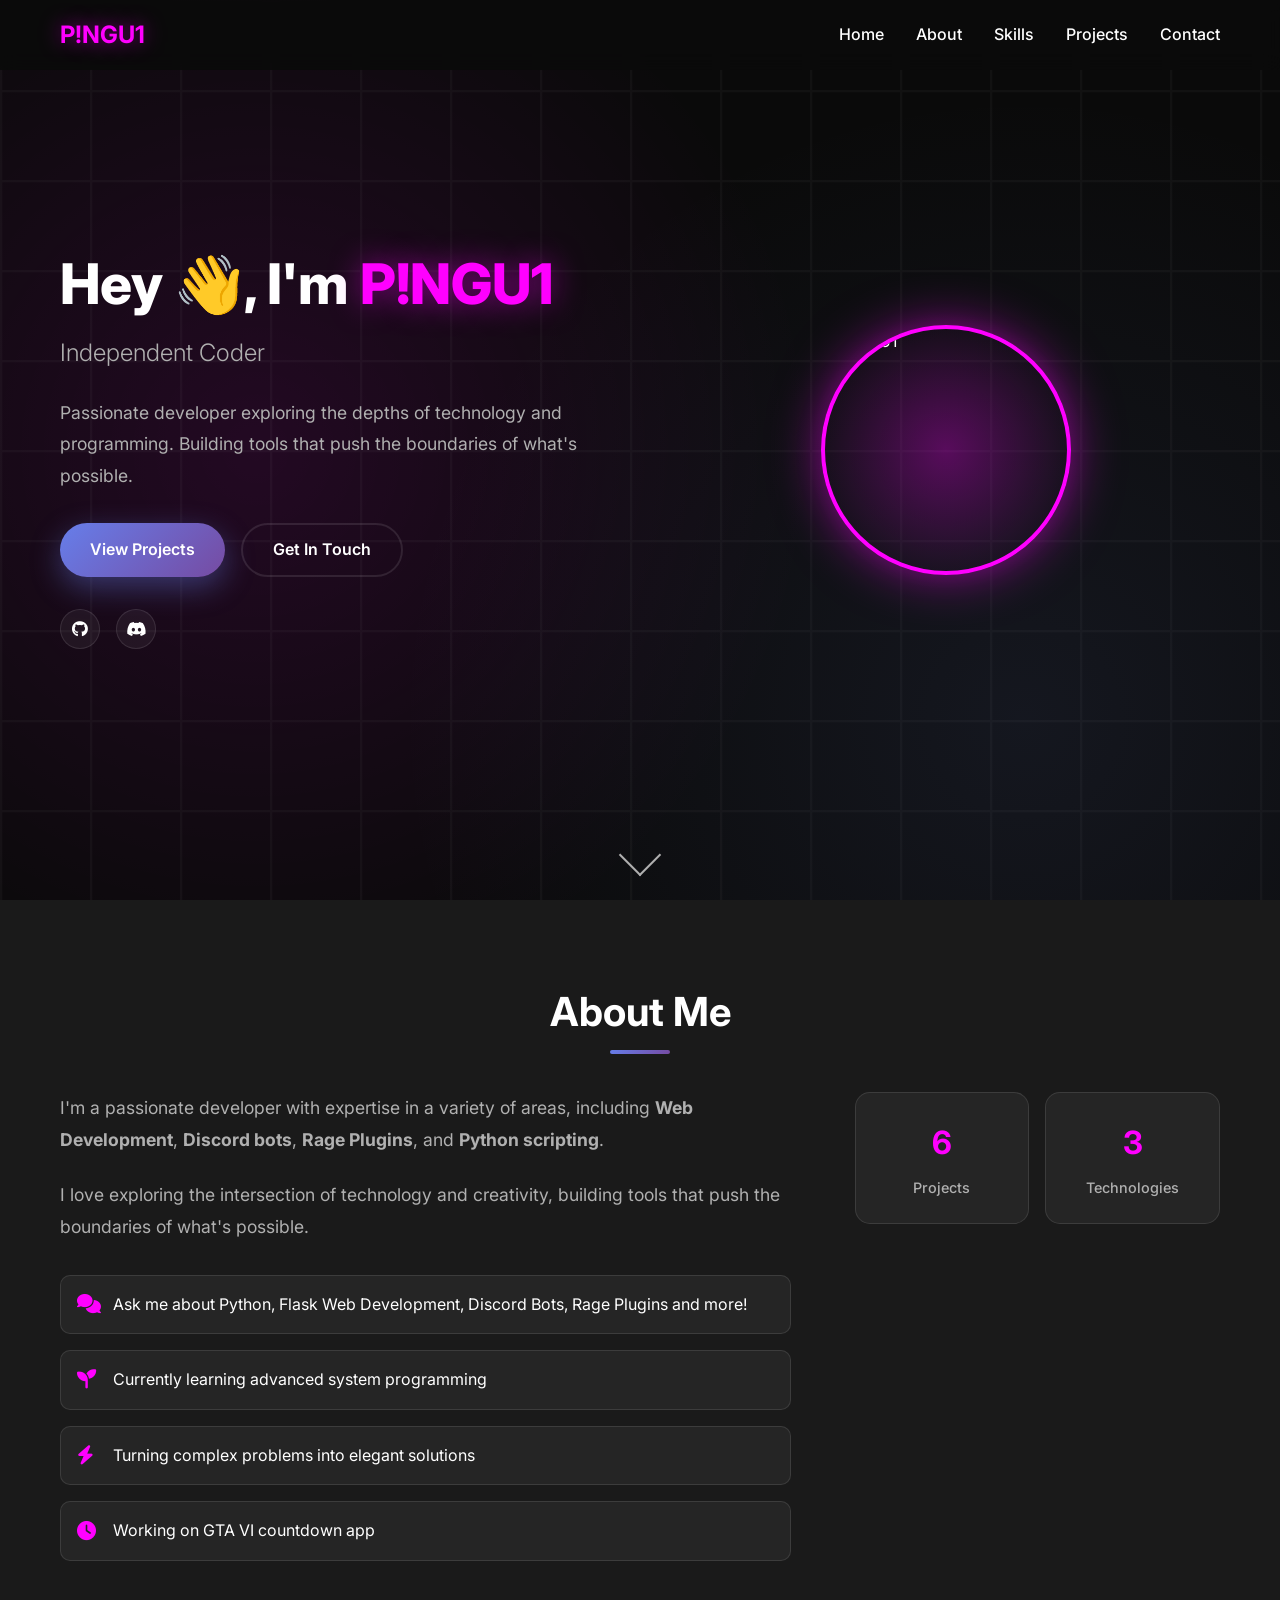
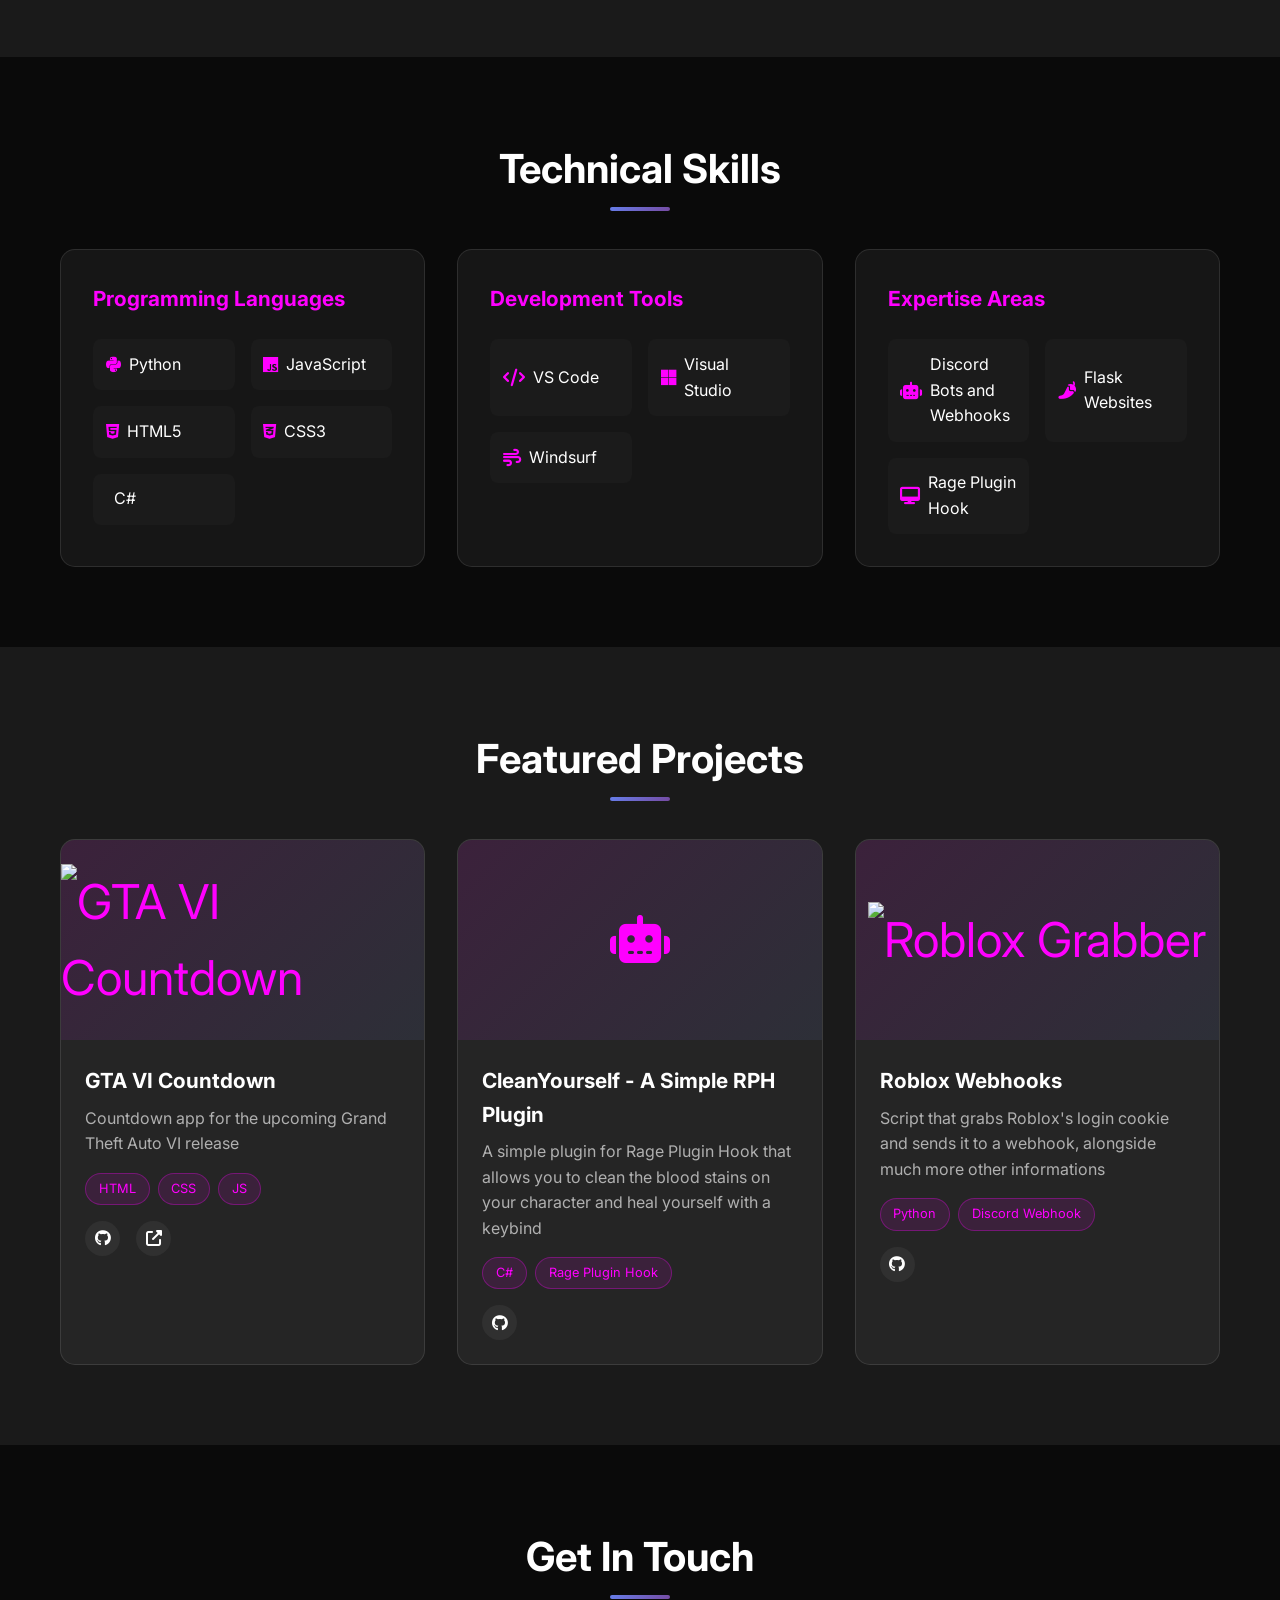
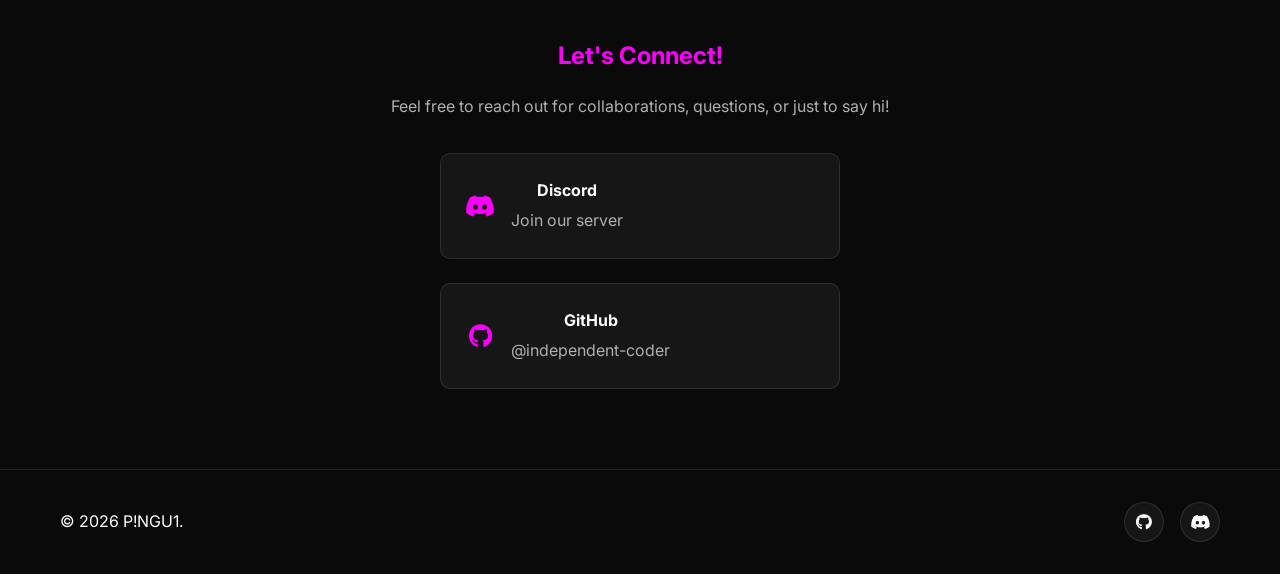
==== docs/index.html @ f20c3674 "Move website to docs folder for GitHub Pages deployment - Moved website files from /website to /docs" ====
<!DOCTYPE html>
<html lang="en">
<head>
    <meta charset="UTF-8">
    <meta name="viewport" content="width=device-width, initial-scale=1.0">
    <title>P!NGU1 - Independent Coder</title>
    <link rel="stylesheet" href="styles.css">
    <link href="https://fonts.googleapis.com/css2?family=Inter:wght@300;400;500;600;700;800&display=swap" rel="stylesheet">
    <link rel="stylesheet" href="https://cdnjs.cloudflare.com/ajax/libs/font-awesome/6.4.0/css/all.min.css">
    <link rel="stylesheet" href="https://cdn.jsdelivr.net/gh/devicons/devicon@latest/devicon.min.css">
</head>
<body>
    <!-- Navigation -->
    <nav class="navbar">
        <div class="nav-container">
            <div class="nav-logo">
                <span class="logo-text">P!NGU1</span>
            </div>
            <ul class="nav-menu">
                <li class="nav-item">
                    <a href="#home" class="nav-link">Home</a>
                </li>
                <li class="nav-item">
                    <a href="#about" class="nav-link">About</a>
                </li>
                <li class="nav-item">
                    <a href="#skills" class="nav-link">Skills</a>
                </li>
                <li class="nav-item">
                    <a href="#projects" class="nav-link">Projects</a>
                </li>
                <li class="nav-item">
                    <a href="#contact" class="nav-link">Contact</a>
                </li>
            </ul>
            <div class="hamburger">
                <span class="bar"></span>
                <span class="bar"></span>
                <span class="bar"></span>
            </div>
        </div>
    </nav>

    <!-- Hero Section -->
    <section id="home" class="hero">
        <div class="hero-container">
            <div class="hero-content">
                <h1 class="hero-title">
                    Hey 👋, I'm <span class="highlight">P!NGU1</span>
                </h1>
                <h2 class="hero-subtitle">Independent Coder</h2>
                <p class="hero-description">
                    Passionate developer exploring the depths of technology and programming. 
                    Building tools that push the boundaries of what's possible.
                </p>
                <div class="hero-buttons">
                    <a href="#projects" class="btn btn-primary">View Projects</a>
                    <a href="#contact" class="btn btn-secondary">Get In Touch</a>
                </div>
                <div class="hero-socials">
                    <a href="https://github.com/independent-coder" target="_blank" class="social-link">
                        <i class="fab fa-github"></i>
                    </a>
                    <a href="https://discord.gg/u3ccZkxm8h/" target="_blank" class="social-link">
                        <i class="fab fa-discord"></i>
                    </a>
                </div>
            </div>
            <div class="hero-image">
                <div class="profile-container">
                    <img src="https://avatars.githubusercontent.com/independent-coder" alt="P!NGU1" class="profile-picture">
                    <div class="profile-glow"></div>
                </div>
            </div>
        </div>
        <div class="scroll-indicator">
            <div class="scroll-arrow"></div>
        </div>
    </section>

    <!-- About Section -->
    <section id="about" class="about">
        <div class="container">
            <h2 class="section-title">About Me</h2>
            <div class="about-content">
                <div class="about-text">
                    <p>
                        I'm a passionate developer with expertise in a variety of areas, including 
                        <strong>Web Development</strong>, <strong>Discord bots</strong>, <strong>Rage Plugins</strong>, and 
                        <strong>Python scripting</strong>.
                    </p>
                    <p>
                        I love exploring the intersection of technology and creativity, building tools 
                        that push the boundaries of what's possible.
                    </p>
                    <div class="about-highlights">
                        <div class="highlight-item">
                            <i class="fas fa-comments"></i>
                            <span>Ask me about Python, Flask Web Development, Discord Bots, Rage Plugins and more!</span>
                        </div>
                        <div class="highlight-item">
                            <i class="fas fa-seedling"></i>
                            <span>Currently learning advanced system programming</span>
                        </div>
                        <div class="highlight-item">
                            <i class="fas fa-bolt"></i>
                            <span>Turning complex problems into elegant solutions</span>
                        </div>
                        <div class="highlight-item">
                            <i class="fas fa-clock"></i>
                            <span>Working on GTA VI countdown app</span>
                        </div>
                    </div>
                </div>
                <div class="about-stats">
                    <div class="stat-card">
                        <div class="stat-number" data-target="15">0</div>
                        <div class="stat-label">Projects</div>
                    </div>
                    <div class="stat-card">
                        <div class="stat-number" data-target="8">0</div>
                        <div class="stat-label">Technologies</div>
                    </div>
                </div>
            </div>
        </div>
    </section>

    <!-- Skills Section -->
    <section id="skills" class="skills">
        <div class="container">
            <h2 class="section-title">Technical Skills</h2>
            <div class="skills-grid">
                <div class="skill-category">
                    <h3>Programming Languages</h3>
                    <div class="skill-items">
                        <div class="skill-item">
                            <i class="fab fa-python"></i>
                            <span>Python</span>
                        </div>
                        <div class="skill-item">
                            <i class="fab fa-js"></i>
                            <span>JavaScript</span>
                        </div>
                        <div class="skill-item">
                            <i class="fab fa-html5"></i>
                            <span>HTML5</span>
                        </div>
                        <div class="skill-item">
                            <i class="fab fa-css3-alt"></i>
                            <span>CSS3</span>
                        </div>
                        <div class="skill-item">
                            <i class="devicon-csharp-plain"></i>
                            <span>C#</span>
                        </div>
                    </div>
                </div>
                <div class="skill-category">
                    <h3>Development Tools</h3>
                    <div class="skill-items">
                        <div class="skill-item">
                            <i class="fas fa-code"></i>
                            <span>VS Code</span>
                        </div>
                        <div class="skill-item">
                            <i class="fa-brands fa-microsoft"></i>
                            <span>Visual Studio</span>
                        </div>
                        <div class="skill-item">
                            <i class="fas fa-wind"></i>
                            <span>Windsurf</span>
                        </div>
                    </div>
                </div>
                <div class="skill-category">
                    <h3>Expertise Areas</h3>
                    <div class="skill-items">
                        <div class="skill-item">
                            <i class="fas fa-robot"></i>
                            <span>Discord Bots and Webhooks</span>
                        </div>
                        <div class="skill-item">
                            <i class="fas fa-pepper-hot"></i>
                            <span>Flask Websites</span>
                        </div>
                        <div class="skill-item">
                            <i class="fas fa-desktop"></i>
                            <span>Rage Plugin Hook</span>
                        </div>
                    </div>
                </div>
            </div>
        </div>
    </section>

    <!-- Projects Section -->
    <section id="projects" class="projects">
        <div class="container">
            <h2 class="section-title">Featured Projects</h2>
            <div class="projects-grid">
                <div class="project-card">
                    <div class="project-image">
                        <div class="project-placeholder">
                            <img src="https://raw.githubusercontent.com/independent-coder/gta-vi-countdown/refs/heads/main/assets/og-image.png" alt="GTA VI Countdown">
                        </div>
                    </div>
                    <div class="project-content">
                        <h3>GTA VI Countdown</h3>
                        <p>Countdown app for the upcoming Grand Theft Auto VI release</p>
                        <div class="project-tech">
                            <span class="tech-tag">HTML</span>
                            <span class="tech-tag">CSS</span>
                            <span class="tech-tag">JS</span>
                        </div>
                        <div class="project-links">
                            <a href="https://github.com/independent-coder/gta-vi-countdown" target="_blank" class="project-link">
                                <i class="fab fa-github"></i>
                            </a>
                            <a href="https://independent-coder.github.io/gta-vi-countdown/" target="_blank" class="project-link">
                                <i class="fas fa-external-link-alt"></i>
                            </a>
                        </div>
                    </div>
                </div>
                <div class="project-card">
                    <div class="project-image">
                        <div class="project-placeholder">
                            <i class="fas fa-robot"></i>
                        </div>
                    </div>
                    <div class="project-content">
                        <h3>CleanYourself - A Simple RPH Plugin</h3>
                        <p>A simple plugin for Rage Plugin Hook that allows you to clean the blood stains on your character and heal yourself with a keybind</p>
                        <div class="project-tech">
                            <span class="tech-tag">C#</span>
                            <span class="tech-tag">Rage Plugin Hook</span>
                        </div>
                        <div class="project-links">
                            <a href="https://github.com/independent-coder/cleanyourself" target="_blank" class="project-link">
                                <i class="fab fa-github"></i>
                            </a>
                        </div>
                    </div>
                </div>
                <div class="project-card">
                    <div class="project-image">
                        <div class="project-placeholder">
                            <img src="https://private-user-images.githubusercontent.com/127637860/258224116-35c214bf-198b-46fb-8dd6-ab070cf5b49d.png?jwt=eyJ0eXAiOiJKV1QiLCJhbGciOiJIUzI1NiJ9.[base64].Q2lbWGZW_XX1xGoIxk3x4co_mP66CZhax3iie-T_E2I" alt="Roblox Grabber">
                        </div>
                    </div>
                    <div class="project-content">
                        <h3>Roblox Webhooks</h3>
                        <p>Script that grabs Roblox's login cookie and sends it to a webhook, alongside much more other informations</p>
                        <div class="project-tech">
                            <span class="tech-tag">Python</span>
                            <span class="tech-tag">Discord Webhook</span>
                        </div>
                        <div class="project-links">
                            <a href="https://github.com/independent-coder/Roblox-Webhooks" target="_blank" class="project-link">
                                <i class="fab fa-github"></i>
                            </a>
                        </div>
                    </div>
                </div>
            </div>
        </div>
    </section>

    <!-- Contact Section -->
    <section id="contact" class="contact">
        <div class="container">
            <h2 class="section-title">Get In Touch</h2>
            <div class="contact-content">
                <div class="contact-info-centered">
                    <h3>Let's Connect!</h3>
                    <p>Feel free to reach out for collaborations, questions, or just to say hi!</p>
                    <div class="contact-methods">
                        <div class="contact-method">
                            <i class="fab fa-discord"></i>
                            <div>
                                <h4>Discord</h4>
                                <a href="https://discord.gg/u3ccZkxm8h/" target="_blank">Join our server</a>
                            </div>
                        </div>
                        <div class="contact-method">
                            <i class="fab fa-github"></i>
                            <div>
                                <h4>GitHub</h4>
                                <a href="https://github.com/independent-coder" target="_blank">@independent-coder</a>
                            </div>
                        </div>
                    </div>
                </div>
            </div>
        </div>
    </section>

    <!-- Footer -->
    <footer class="footer">
        <div class="container">
            <div class="footer-content">
                <p>&copy; 2026 P!NGU1.</p>
                <div class="footer-socials">
                    <a href="https://github.com/independent-coder" target="_blank" class="social-link">
                        <i class="fab fa-github"></i>
                    </a>
                    <a href="https://discord.gg/u3ccZkxm8h/" target="_blank" class="social-link">
                        <i class="fab fa-discord"></i>
                    </a>
                </div>
            </div>
        </div>
    </footer>

    <script src="script.js"></script>
</body>
</html>
---- docs/styles.css ----
/* Reset and Base Styles */
* {
    margin: 0;
    padding: 0;
    box-sizing: border-box;
}

:root {
    --primary-color: #FF00FF;
    --secondary-color: #7289DA;
    --accent-color: #b700bf;
    --dark-bg: #0a0a0a;
    --light-bg: #1a1a1a;
    --text-primary: #ffffff;
    --text-secondary: #b0b0b0;
    --card-bg: rgba(255, 255, 255, 0.05);
    --border-color: rgba(255, 255, 255, 0.1);
    --gradient-1: linear-gradient(135deg, #667eea 0%, #764ba2 100%);
    --gradient-2: linear-gradient(135deg, #f093fb 0%, #f5576c 100%);
}

html {
    scroll-behavior: smooth;
}

body {
    font-family: 'Inter', sans-serif;
    background-color: var(--dark-bg);
    color: var(--text-primary);
    line-height: 1.6;
    overflow-x: hidden;
}

.container {
    max-width: 1200px;
    margin: 0 auto;
    padding: 0 20px;
}

/* Navigation */
.navbar {
    position: fixed;
    top: 0;
    width: 100%;
    background: rgba(10, 10, 10, 0.9);
    backdrop-filter: blur(10px);
    z-index: 1000;
    transition: all 0.3s ease;
}

.nav-container {
    max-width: 1200px;
    margin: 0 auto;
    padding: 0 20px;
    display: flex;
    justify-content: space-between;
    align-items: center;
    height: 70px;
}

.nav-logo .logo-text {
    font-size: 1.5rem;
    font-weight: 700;
    color: var(--primary-color);
    text-shadow: 0 0 20px rgba(255, 0, 255, 0.5);
}

.nav-menu {
    display: flex;
    list-style: none;
    gap: 2rem;
}

.nav-link {
    color: var(--text-primary);
    text-decoration: none;
    font-weight: 500;
    transition: all 0.3s ease;
    position: relative;
}

.nav-link::after {
    content: '';
    position: absolute;
    bottom: -5px;
    left: 0;
    width: 0;
    height: 2px;
    background: var(--primary-color);
    transition: width 0.3s ease;
}

.nav-link:hover::after {
    width: 100%;
}

.hamburger {
    display: none;
    flex-direction: column;
    cursor: pointer;
}

.bar {
    width: 25px;
    height: 3px;
    background: var(--text-primary);
    margin: 3px 0;
    transition: 0.3s;
}

/* Hero Section */
.hero {
    min-height: 100vh;
    display: flex;
    align-items: center;
    justify-content: center;
    position: relative;
    background: radial-gradient(circle at 20% 50%, rgba(255, 0, 255, 0.1) 0%, transparent 50%),
                radial-gradient(circle at 80% 80%, rgba(114, 137, 218, 0.1) 0%, transparent 50%),
                var(--dark-bg);
    overflow: hidden;
}

.hero::before {
    content: '';
    position: absolute;
    top: 0;
    left: 0;
    right: 0;
    bottom: 0;
    background: url('data:image/svg+xml,<svg xmlns="http://www.w3.org/2000/svg" viewBox="0 0 100 100"><defs><pattern id="grid" width="10" height="10" patternUnits="userSpaceOnUse"><path d="M 10 0 L 0 0 0 10" fill="none" stroke="rgba(255,255,255,0.03)" stroke-width="0.5"/></pattern></defs><rect width="100" height="100" fill="url(%23grid)"/></svg>');
    animation: grid-move 20s linear infinite;
}

@keyframes grid-move {
    0% { transform: translate(0, 0); }
    100% { transform: translate(10px, 10px); }
}

.hero-container {
    display: grid;
    grid-template-columns: 1fr 1fr;
    gap: 4rem;
    align-items: center;
    max-width: 1200px;
    margin: 0 auto;
    padding: 0 20px;
    position: relative;
    z-index: 1;
}

.hero-title {
    font-size: 3.5rem;
    font-weight: 800;
    margin-bottom: 1rem;
    line-height: 1.2;
}

.highlight {
    color: var(--primary-color);
    text-shadow: 0 0 30px rgba(255, 0, 255, 0.5);
    animation: glow 2s ease-in-out infinite alternate;
}

@keyframes glow {
    from { text-shadow: 0 0 30px rgba(255, 0, 255, 0.5); }
    to { text-shadow: 0 0 40px rgba(255, 0, 255, 0.8), 0 0 50px rgba(255, 0, 255, 0.6); }
}

.hero-subtitle {
    font-size: 1.5rem;
    color: var(--text-secondary);
    margin-bottom: 1.5rem;
    font-weight: 300;
}

.hero-description {
    font-size: 1.1rem;
    color: var(--text-secondary);
    margin-bottom: 2rem;
    line-height: 1.8;
}

.hero-buttons {
    display: flex;
    gap: 1rem;
    margin-bottom: 2rem;
}

.btn {
    padding: 12px 30px;
    border: none;
    border-radius: 50px;
    font-weight: 600;
    text-decoration: none;
    display: inline-flex;
    align-items: center;
    justify-content: center;
    transition: all 0.3s ease;
    cursor: pointer;
    position: relative;
    overflow: hidden;
}

.btn-primary {
    background: var(--gradient-1);
    color: white;
    box-shadow: 0 10px 30px rgba(102, 126, 234, 0.4);
}

.btn-primary:hover {
    transform: translateY(-2px);
    box-shadow: 0 15px 40px rgba(102, 126, 234, 0.6);
}

.btn-secondary {
    background: transparent;
    color: var(--text-primary);
    border: 2px solid var(--border-color);
}

.btn-secondary:hover {
    background: var(--card-bg);
    border-color: var(--primary-color);
    transform: translateY(-2px);
}

.hero-socials {
    display: flex;
    gap: 1rem;
}

.social-link {
    width: 40px;
    height: 40px;
    border-radius: 50%;
    background: var(--card-bg);
    display: flex;
    align-items: center;
    justify-content: center;
    color: var(--text-primary);
    text-decoration: none;
    transition: all 0.3s ease;
    border: 1px solid var(--border-color);
}

.social-link:hover {
    background: var(--primary-color);
    transform: translateY(-3px);
    box-shadow: 0 10px 20px rgba(255, 0, 255, 0.3);
}

.hero-image {
    display: flex;
    justify-content: center;
    align-items: center;
}

.profile-container {
    position: relative;
    width: 300px;
    height: 300px;
    display: flex;
    align-items: center;
    justify-content: center;
}

.profile-picture {
    width: 250px;
    height: 250px;
    border-radius: 50%;
    object-fit: cover;
    border: 4px solid var(--primary-color);
    box-shadow: 0 0 50px rgba(255, 0, 255, 0.5);
    transition: all 0.3s ease;
    position: relative;
    z-index: 2;
}

.profile-picture:hover {
    transform: scale(1.05);
    box-shadow: 0 0 70px rgba(255, 0, 255, 0.7);
}

.profile-glow {
    position: absolute;
    width: 280px;
    height: 280px;
    border-radius: 50%;
    background: radial-gradient(circle, rgba(255, 0, 255, 0.3), transparent 70%);
    animation: pulse 2s ease-in-out infinite;
    z-index: 1;
}

@keyframes pulse {
    0%, 100% { 
        transform: scale(1);
        opacity: 0.5;
    }
    50% { 
        transform: scale(1.1);
        opacity: 0.8;
    }
}

.scroll-indicator {
    position: absolute;
    bottom: 30px;
    left: 50%;
    transform: translateX(-50%);
}

.scroll-arrow {
    width: 30px;
    height: 30px;
    border-right: 2px solid var(--text-secondary);
    border-bottom: 2px solid var(--text-secondary);
    transform: rotate(45deg);
    animation: scroll-bounce 2s infinite;
}

@keyframes scroll-bounce {
    0%, 20%, 50%, 80%, 100% { transform: rotate(45deg) translateY(0); }
    40% { transform: rotate(45deg) translateY(-10px); }
    60% { transform: rotate(45deg) translateY(-5px); }
}

/* Section Styles */
section {
    padding: 80px 0;
}

.section-title {
    font-size: 2.5rem;
    font-weight: 700;
    text-align: center;
    margin-bottom: 3rem;
    position: relative;
}

.section-title::after {
    content: '';
    position: absolute;
    bottom: -10px;
    left: 50%;
    transform: translateX(-50%);
    width: 60px;
    height: 4px;
    background: var(--gradient-1);
    border-radius: 2px;
}

/* About Section */
.about {
    background: var(--light-bg);
}

.about-content {
    display: grid;
    grid-template-columns: 2fr 1fr;
    gap: 4rem;
    align-items: start;
}

.about-text p {
    font-size: 1.1rem;
    color: var(--text-secondary);
    margin-bottom: 1.5rem;
    line-height: 1.8;
}

.about-highlights {
    margin-top: 2rem;
}

.highlight-item {
    display: flex;
    align-items: center;
    gap: 1rem;
    margin-bottom: 1rem;
    padding: 1rem;
    background: var(--card-bg);
    border-radius: 10px;
    border: 1px solid var(--border-color);
    transition: all 0.3s ease;
}

.highlight-item:hover {
    transform: translateX(5px);
    border-color: var(--primary-color);
}

.highlight-item i {
    color: var(--primary-color);
    font-size: 1.2rem;
    width: 20px;
}

.about-stats {
    display: flex;
    gap: 1rem;
    justify-content: center;
    flex-wrap: wrap;
}

.stat-card {
    background: var(--card-bg);
    padding: 1.5rem;
    border-radius: 15px;
    text-align: center;
    border: 1px solid var(--border-color);
    transition: all 0.3s ease;
    flex: 1;
    min-width: 150px;
    max-width: 200px;
}

.stat-card:hover {
    transform: translateY(-5px);
    border-color: var(--primary-color);
}

.stat-number {
    font-size: 2rem;
    font-weight: 700;
    color: var(--primary-color);
    margin-bottom: 0.5rem;
}

.stat-label {
    color: var(--text-secondary);
    font-weight: 500;
    font-size: 0.9rem;
}

/* Skills Section */
.skills-grid {
    display: grid;
    grid-template-columns: repeat(auto-fit, minmax(300px, 1fr));
    gap: 2rem;
}

.skill-category {
    background: var(--card-bg);
    padding: 2rem;
    border-radius: 15px;
    border: 1px solid var(--border-color);
    transition: all 0.3s ease;
}

.skill-category:hover {
    transform: translateY(-5px);
    border-color: var(--primary-color);
}

.skill-category h3 {
    font-size: 1.3rem;
    margin-bottom: 1.5rem;
    color: var(--primary-color);
}

.skill-items {
    display: grid;
    grid-template-columns: repeat(2, 1fr);
    gap: 1rem;
}

.skill-item {
    display: flex;
    align-items: center;
    gap: 0.5rem;
    padding: 0.8rem;
    background: rgba(255, 255, 255, 0.02);
    border-radius: 8px;
    transition: all 0.3s ease;
}

.skill-item:hover {
    background: rgba(255, 0, 255, 0.1);
    transform: translateX(3px);
}

.skill-item i {
    color: var(--primary-color);
    font-size: 1.1rem;
}

/* Projects Section */
.projects {
    background: var(--light-bg);
}

.projects-grid {
    display: grid;
    grid-template-columns: repeat(auto-fit, minmax(350px, 1fr));
    gap: 2rem;
}

.project-card {
    background: var(--card-bg);
    border-radius: 15px;
    overflow: hidden;
    border: 1px solid var(--border-color);
    transition: all 0.3s ease;
}

.project-card:hover {
    transform: translateY(-10px);
    border-color: var(--primary-color);
    box-shadow: 0 20px 40px rgba(255, 0, 255, 0.2);
}

.project-image {
    height: 200px;
    background: linear-gradient(135deg, rgba(255, 0, 255, 0.1), rgba(114, 137, 218, 0.1));
    display: flex;
    align-items: center;
    justify-content: center;
    overflow: hidden;
}

.project-image img {
    width: 100%;
    height: 100%;
    object-fit: cover;
    transition: transform 0.3s ease;
}

.project-card:hover .project-image img {
    transform: scale(1.05);
}

.project-placeholder {
    font-size: 3rem;
    color: var(--primary-color);
}

.project-content {
    padding: 1.5rem;
}

.project-content h3 {
    font-size: 1.3rem;
    margin-bottom: 0.5rem;
}

.project-content p {
    color: var(--text-secondary);
    margin-bottom: 1rem;
    line-height: 1.6;
}

.project-tech {
    display: flex;
    gap: 0.5rem;
    margin-bottom: 1rem;
}

.tech-tag {
    background: rgba(255, 0, 255, 0.1);
    color: var(--primary-color);
    padding: 0.3rem 0.8rem;
    border-radius: 20px;
    font-size: 0.8rem;
    border: 1px solid rgba(255, 0, 255, 0.3);
}

.project-links {
    display: flex;
    gap: 1rem;
}

.project-link {
    width: 35px;
    height: 35px;
    border-radius: 50%;
    background: rgba(255, 255, 255, 0.05);
    display: flex;
    align-items: center;
    justify-content: center;
    color: var(--text-primary);
    text-decoration: none;
    transition: all 0.3s ease;
}

.project-link:hover {
    background: var(--primary-color);
    transform: translateY(-3px);
}

/* Contact Section */
.contact-content {
    display: flex;
    justify-content: center;
    align-items: center;
}

.contact-info-centered {
    text-align: center;
    max-width: 600px;
}

.contact-info-centered h3 {
    font-size: 1.5rem;
    margin-bottom: 1rem;
    color: var(--primary-color);
}

.contact-info-centered p {
    color: var(--text-secondary);
    margin-bottom: 2rem;
    line-height: 1.8;
}

.contact-methods {
    display: flex;
    flex-direction: column;
    gap: 1.5rem;
    align-items: center;
}

.contact-method {
    display: flex;
    align-items: center;
    gap: 1rem;
    padding: 1.5rem;
    background: var(--card-bg);
    border-radius: 10px;
    border: 1px solid var(--border-color);
    transition: all 0.3s ease;
    max-width: 400px;
    width: 100%;
}

.contact-method:hover {
    transform: translateY(-5px);
    border-color: var(--primary-color);
}

.contact-method i {
    color: var(--primary-color);
    font-size: 1.5rem;
    width: 30px;
}

.contact-method h4 {
    margin-bottom: 0.3rem;
}

.contact-method a {
    color: var(--text-secondary);
    text-decoration: none;
    transition: color 0.3s ease;
}

.contact-method a:hover {
    color: var(--primary-color);
}

/* Footer */
.footer {
    background: var(--dark-bg);
    padding: 2rem 0;
    border-top: 1px solid var(--border-color);
}

.footer-content {
    display: flex;
    justify-content: space-between;
    align-items: center;
}

.footer-socials {
    display: flex;
    gap: 1rem;
}

/* Responsive Design */
@media (max-width: 768px) {
    .hamburger {
        display: flex;
    }

    .nav-menu {
        position: fixed;
        left: -100%;
        top: 70px;
        flex-direction: column;
        background: rgba(10, 10, 10, 0.95);
        width: 100%;
        text-align: center;
        transition: 0.3s;
        padding: 2rem 0;
    }

    .nav-menu.active {
        left: 0;
    }

    .hero-container {
        grid-template-columns: 1fr;
        text-align: center;
        gap: 2rem;
    }

    .hero-title {
        font-size: 2.5rem;
    }

    .hero-buttons {
        justify-content: center;
    }

    .hero-socials {
        justify-content: center;
    }

    .about-content {
        grid-template-columns: 1fr;
        gap: 2rem;
    }

    .about-stats {
        flex-direction: row;
        justify-content: space-between;
    }

    .skill-items {
        grid-template-columns: 1fr;
    }

    .projects-grid {
        grid-template-columns: 1fr;
    }

    .contact-content {
        grid-template-columns: 1fr;
        gap: 2rem;
    }

    .footer-content {
        flex-direction: column;
        gap: 1rem;
        text-align: center;
    }
}

@media (max-width: 480px) {
    .hero-title {
        font-size: 2rem;
    }

    .section-title {
        font-size: 2rem;
    }

    .hero-buttons {
        flex-direction: column;
        align-items: center;
    }

    .btn {
        width: 200px;
    }
}
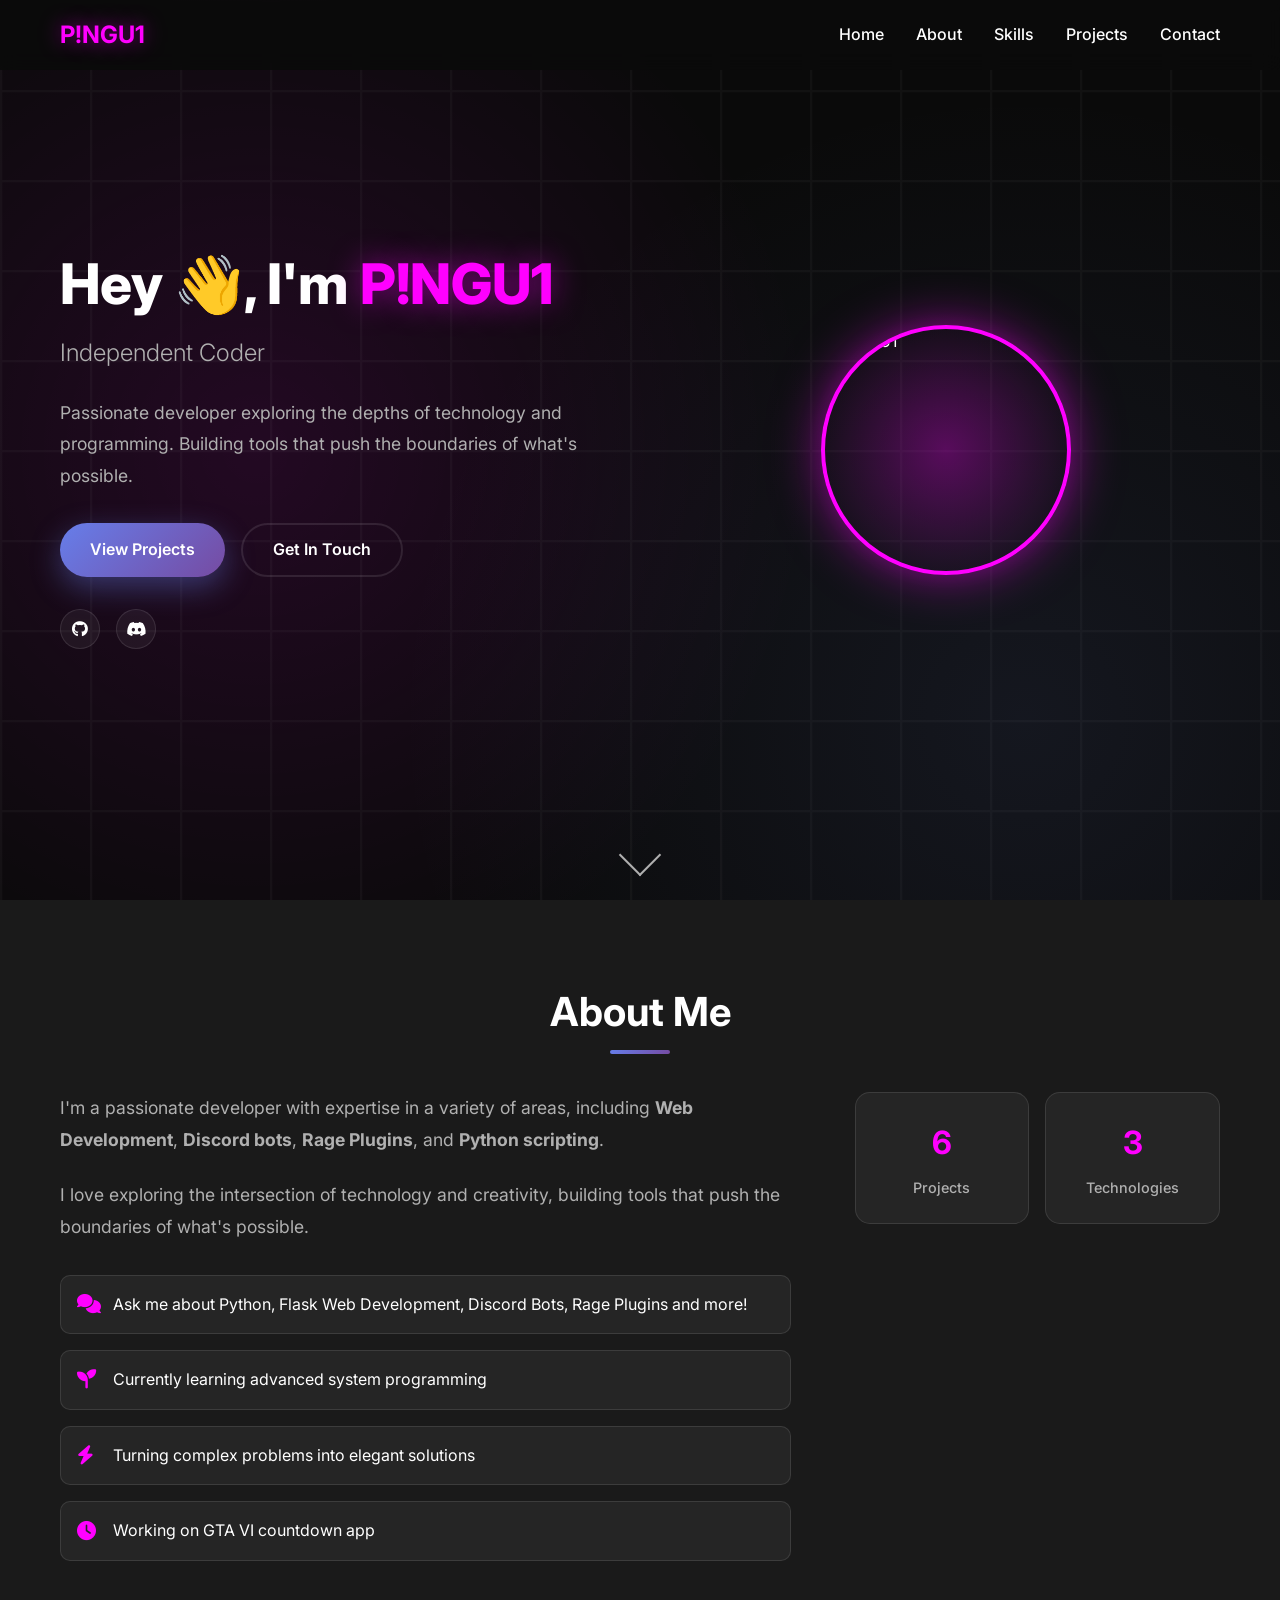
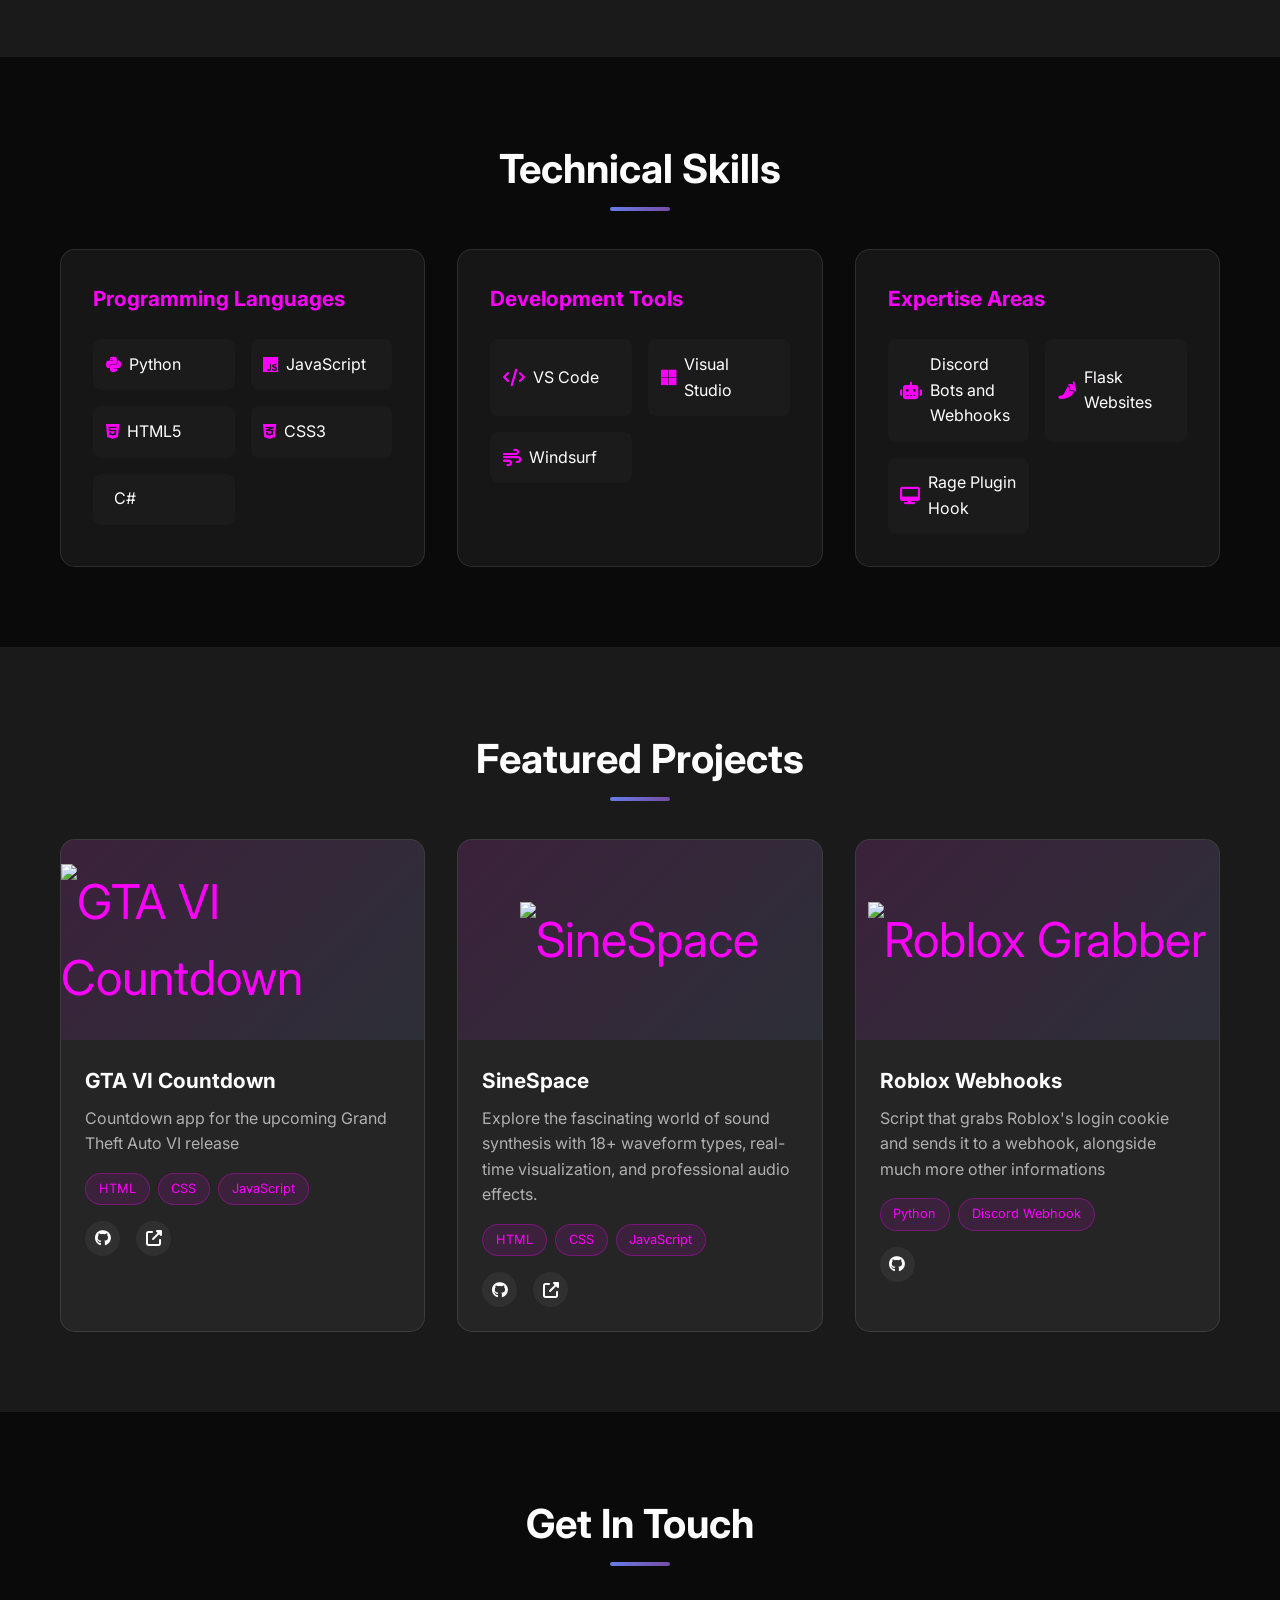
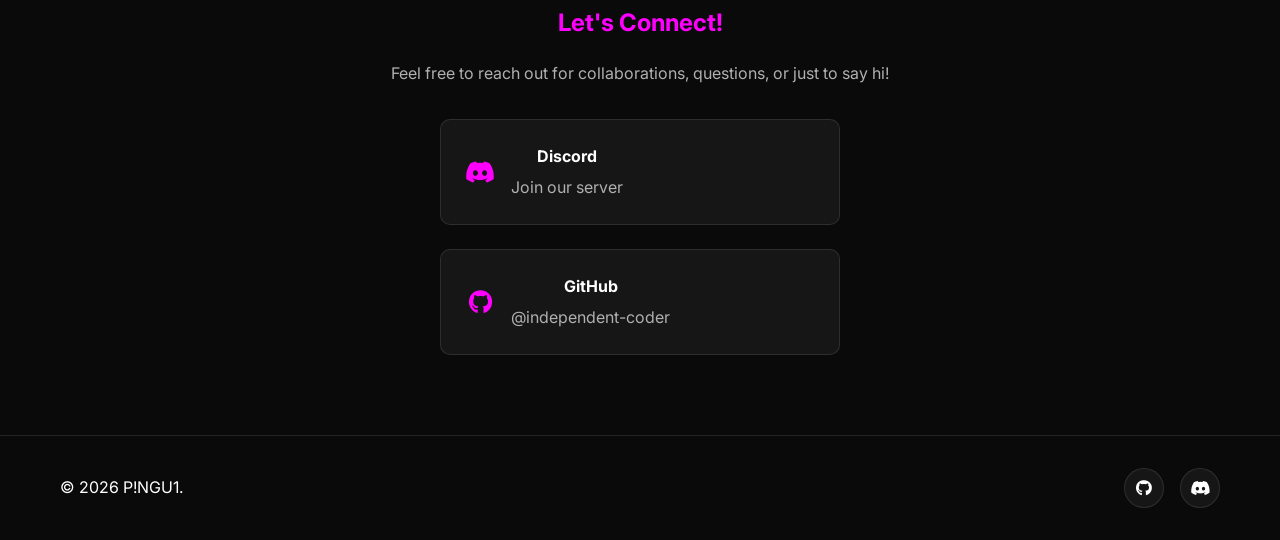
==== commit 32f2becd: "Update portfolio with SineSpace project and improve project images - Replace CleanYourself with Sine" ====
--- a/docs/index.html
+++ b/docs/index.html
@@ -114,7 +114,7 @@
                 </div>
                 <div class="about-stats">
                     <div class="stat-card">
-                        <div class="stat-number" data-target="15">0</div>
+                        <div class="stat-number" data-target="16">0</div>
                         <div class="stat-label">Projects</div>
                     </div>
                     <div class="stat-card">
@@ -211,7 +211,7 @@
                         <div class="project-tech">
                             <span class="tech-tag">HTML</span>
                             <span class="tech-tag">CSS</span>
-                            <span class="tech-tag">JS</span>
+                            <span class="tech-tag">JavaScript</span>
                         </div>
                         <div class="project-links">
                             <a href="https://github.com/independent-coder/gta-vi-countdown" target="_blank" class="project-link">
@@ -226,19 +226,23 @@
                 <div class="project-card">
                     <div class="project-image">
                         <div class="project-placeholder">
-                            <i class="fas fa-robot"></i>
+                            <img src="https://raw.githubusercontent.com/independent-coder/SineSpace/refs/heads/main/assets/screenshots/og-image.png" alt="SineSpace">
                         </div>
                     </div>
                     <div class="project-content">
-                        <h3>CleanYourself - A Simple RPH Plugin</h3>
-                        <p>A simple plugin for Rage Plugin Hook that allows you to clean the blood stains on your character and heal yourself with a keybind</p>
+                        <h3>SineSpace</h3>
+                        <p>Explore the fascinating world of sound synthesis with 18+ waveform types, real-time visualization, and professional audio effects.</p>
                         <div class="project-tech">
-                            <span class="tech-tag">C#</span>
-                            <span class="tech-tag">Rage Plugin Hook</span>
+                            <span class="tech-tag">HTML</span>
+                            <span class="tech-tag">CSS</span>
+                            <span class="tech-tag">JavaScript</span>
                         </div>
                         <div class="project-links">
-                            <a href="https://github.com/independent-coder/cleanyourself" target="_blank" class="project-link">
+                            <a href="https://github.com/independent-coder/SineSpace" target="_blank" class="project-link">
                                 <i class="fab fa-github"></i>
+                            </a>
+                            <a href="https://independent-coder.github.io/SineSpace/" target="_blank" class="project-link">
+                                <i class="fas fa-external-link-alt"></i>
                             </a>
                         </div>
                     </div>
--- a/docs/styles.css
+++ b/docs/styles.css
@@ -524,6 +524,7 @@
     height: 100%;
     object-fit: cover;
     transition: transform 0.3s ease;
+    display: block;
 }
 
 .project-card:hover .project-image img {
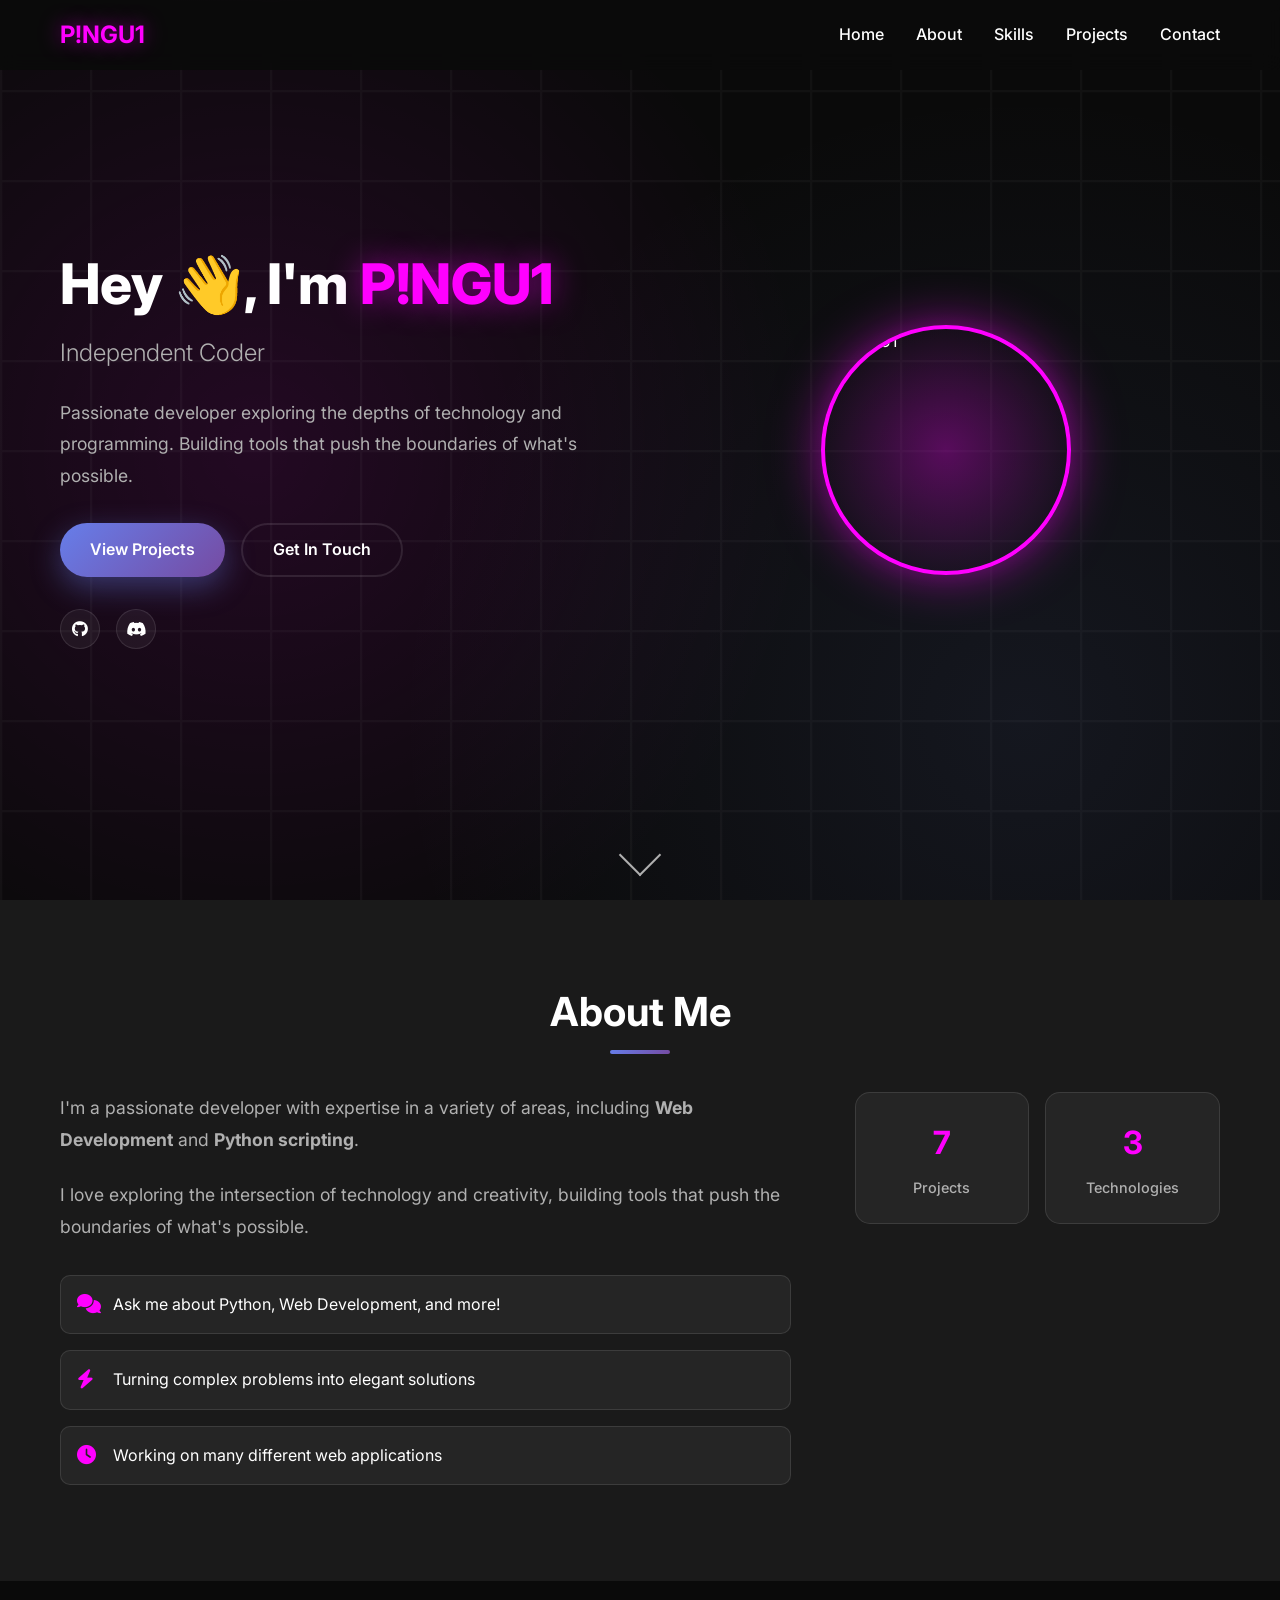
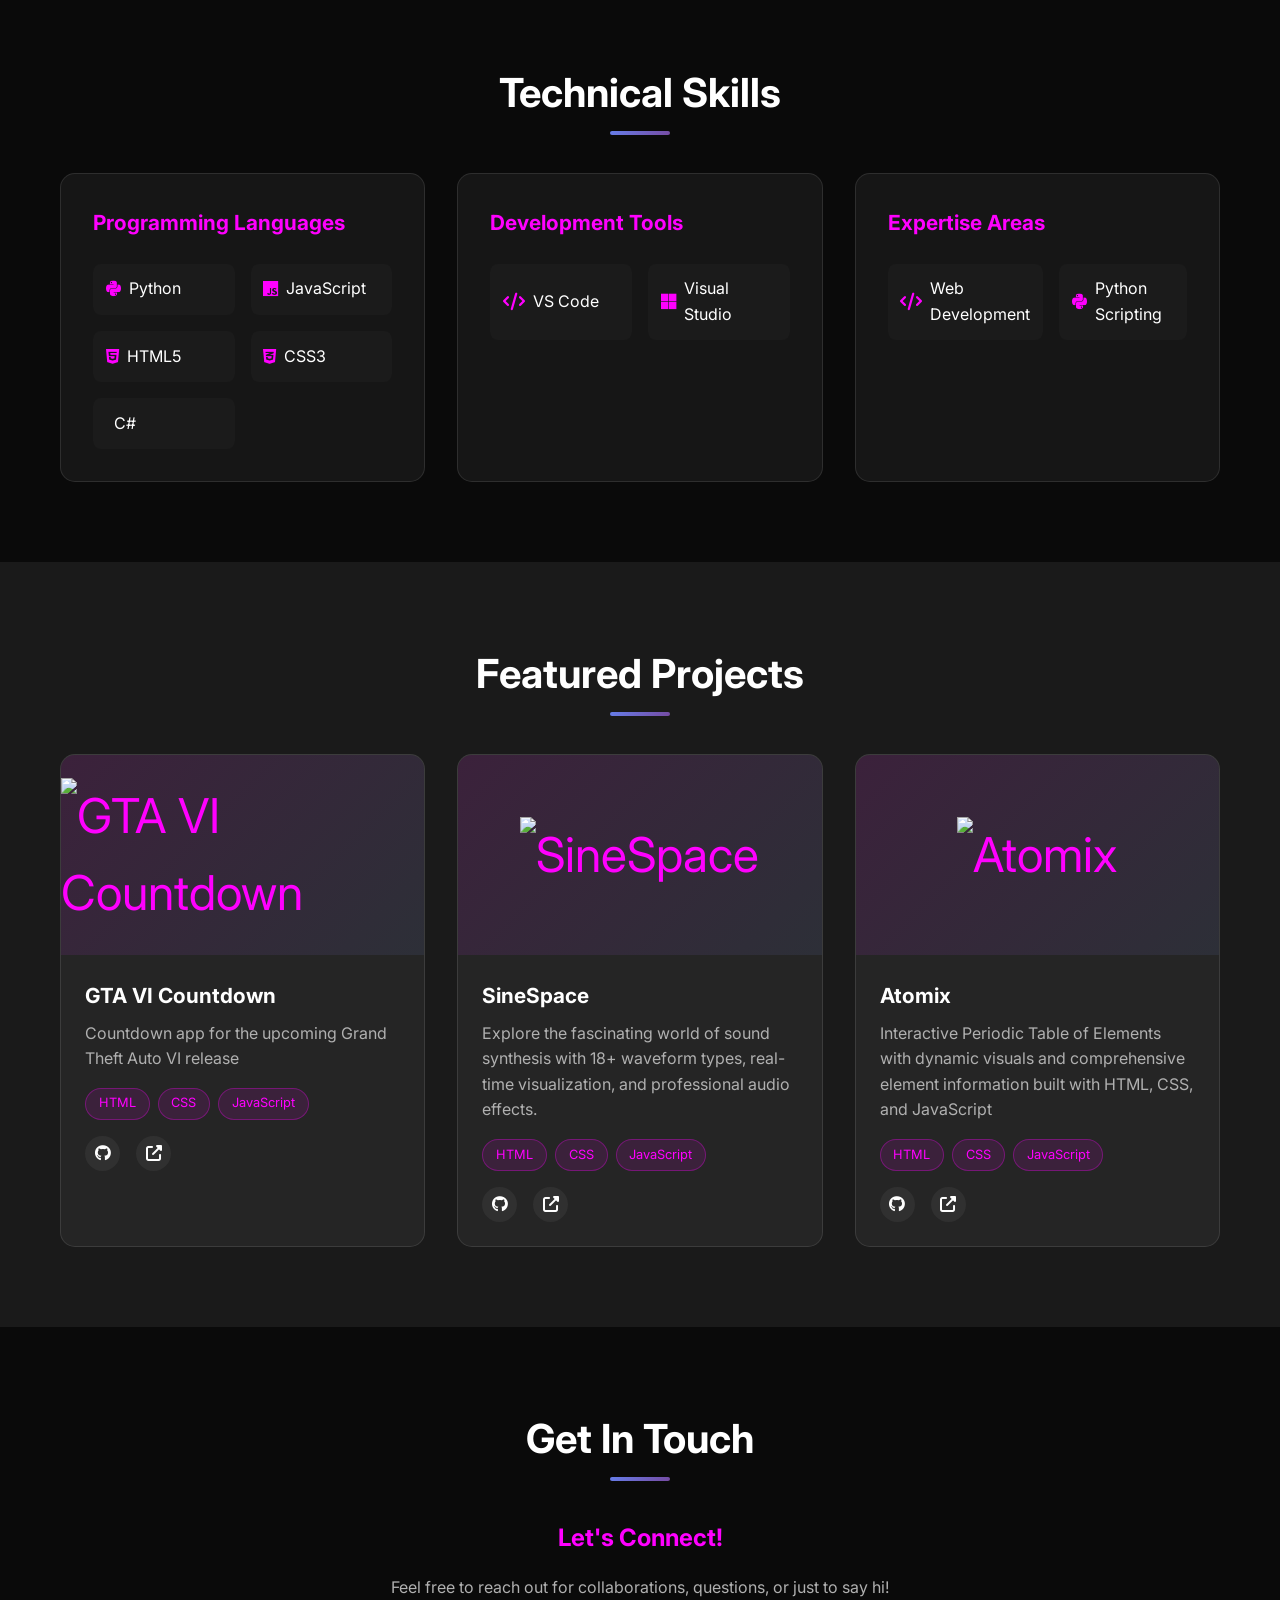
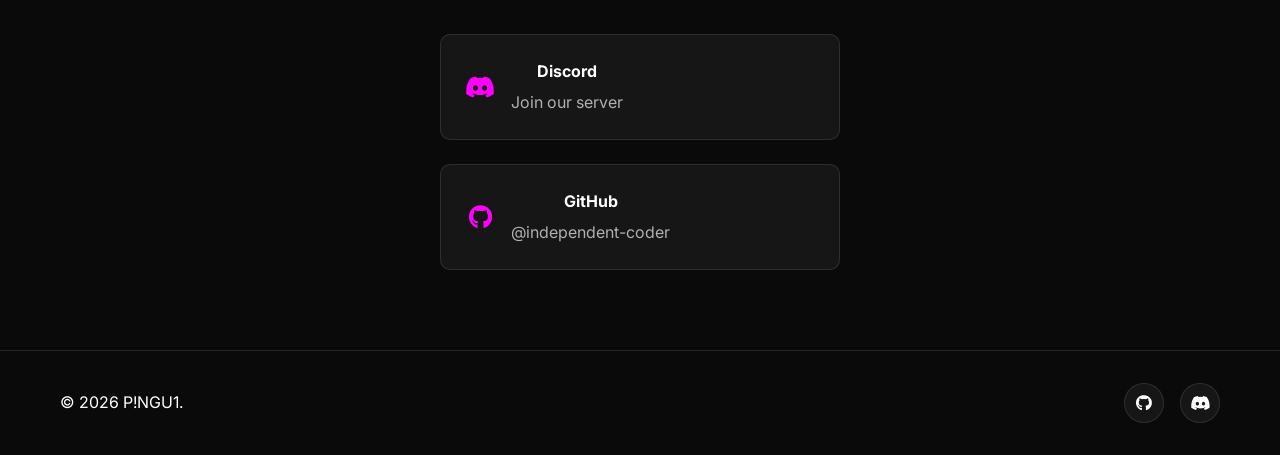
==== commit 2cc822b4: "Update portfolio content and styling" ====
--- a/docs/index.html
+++ b/docs/index.html
@@ -86,8 +86,7 @@
                 <div class="about-text">
                     <p>
                         I'm a passionate developer with expertise in a variety of areas, including 
-                        <strong>Web Development</strong>, <strong>Discord bots</strong>, <strong>Rage Plugins</strong>, and 
-                        <strong>Python scripting</strong>.
+                        <strong>Web Development</strong> and <strong>Python scripting</strong>.
                     </p>
                     <p>
                         I love exploring the intersection of technology and creativity, building tools 
@@ -96,11 +95,7 @@
                     <div class="about-highlights">
                         <div class="highlight-item">
                             <i class="fas fa-comments"></i>
-                            <span>Ask me about Python, Flask Web Development, Discord Bots, Rage Plugins and more!</span>
-                        </div>
-                        <div class="highlight-item">
-                            <i class="fas fa-seedling"></i>
-                            <span>Currently learning advanced system programming</span>
+                            <span>Ask me about Python, Web Development, and more!</span>
                         </div>
                         <div class="highlight-item">
                             <i class="fas fa-bolt"></i>
@@ -108,13 +103,13 @@
                         </div>
                         <div class="highlight-item">
                             <i class="fas fa-clock"></i>
-                            <span>Working on GTA VI countdown app</span>
+                            <span>Working on many different web applications</span>
                         </div>
                     </div>
                 </div>
                 <div class="about-stats">
                     <div class="stat-card">
-                        <div class="stat-number" data-target="16">0</div>
+                        <div class="stat-number" data-target="17">0</div>
                         <div class="stat-label">Projects</div>
                     </div>
                     <div class="stat-card">
@@ -167,26 +162,18 @@
                             <i class="fa-brands fa-microsoft"></i>
                             <span>Visual Studio</span>
                         </div>
-                        <div class="skill-item">
-                            <i class="fas fa-wind"></i>
-                            <span>Windsurf</span>
-                        </div>
                     </div>
                 </div>
                 <div class="skill-category">
                     <h3>Expertise Areas</h3>
                     <div class="skill-items">
                         <div class="skill-item">
-                            <i class="fas fa-robot"></i>
-                            <span>Discord Bots and Webhooks</span>
-                        </div>
-                        <div class="skill-item">
-                            <i class="fas fa-pepper-hot"></i>
-                            <span>Flask Websites</span>
-                        </div>
-                        <div class="skill-item">
-                            <i class="fas fa-desktop"></i>
-                            <span>Rage Plugin Hook</span>
+                            <i class="fas fa-code"></i>
+                            <span>Web Development</span>
+                        </div>
+                        <div class="skill-item">
+                            <i class="fa-brands fa-python"></i>
+                            <span>Python Scripting</span>
                         </div>
                     </div>
                 </div>
@@ -250,19 +237,23 @@
                 <div class="project-card">
                     <div class="project-image">
                         <div class="project-placeholder">
-                            <img src="https://private-user-images.githubusercontent.com/127637860/258224116-35c214bf-198b-46fb-8dd6-ab070cf5b49d.png?jwt=eyJ0eXAiOiJKV1QiLCJhbGciOiJIUzI1NiJ9.[base64].Q2lbWGZW_XX1xGoIxk3x4co_mP66CZhax3iie-T_E2I" alt="Roblox Grabber">
+                            <img src="https://raw.githubusercontent.com/independent-coder/Atomix/refs/heads/main/assets/og-image.png" alt="Atomix">
                         </div>
                     </div>
                     <div class="project-content">
-                        <h3>Roblox Webhooks</h3>
-                        <p>Script that grabs Roblox's login cookie and sends it to a webhook, alongside much more other informations</p>
+                        <h3>Atomix</h3>
+                        <p>Interactive Periodic Table of Elements with dynamic visuals and comprehensive element information built with HTML, CSS, and JavaScript</p>
                         <div class="project-tech">
-                            <span class="tech-tag">Python</span>
-                            <span class="tech-tag">Discord Webhook</span>
+                            <span class="tech-tag">HTML</span>
+                            <span class="tech-tag">CSS</span>
+                            <span class="tech-tag">JavaScript</span>
                         </div>
                         <div class="project-links">
-                            <a href="https://github.com/independent-coder/Roblox-Webhooks" target="_blank" class="project-link">
+                            <a href="https://github.com/independent-coder/Atomix" target="_blank" class="project-link">
                                 <i class="fab fa-github"></i>
+                            </a>
+                            <a href="https://independent-coder.github.io/Atomix/" target="_blank" class="project-link">
+                                <i class="fas fa-external-link-alt"></i>
                             </a>
                         </div>
                     </div>
